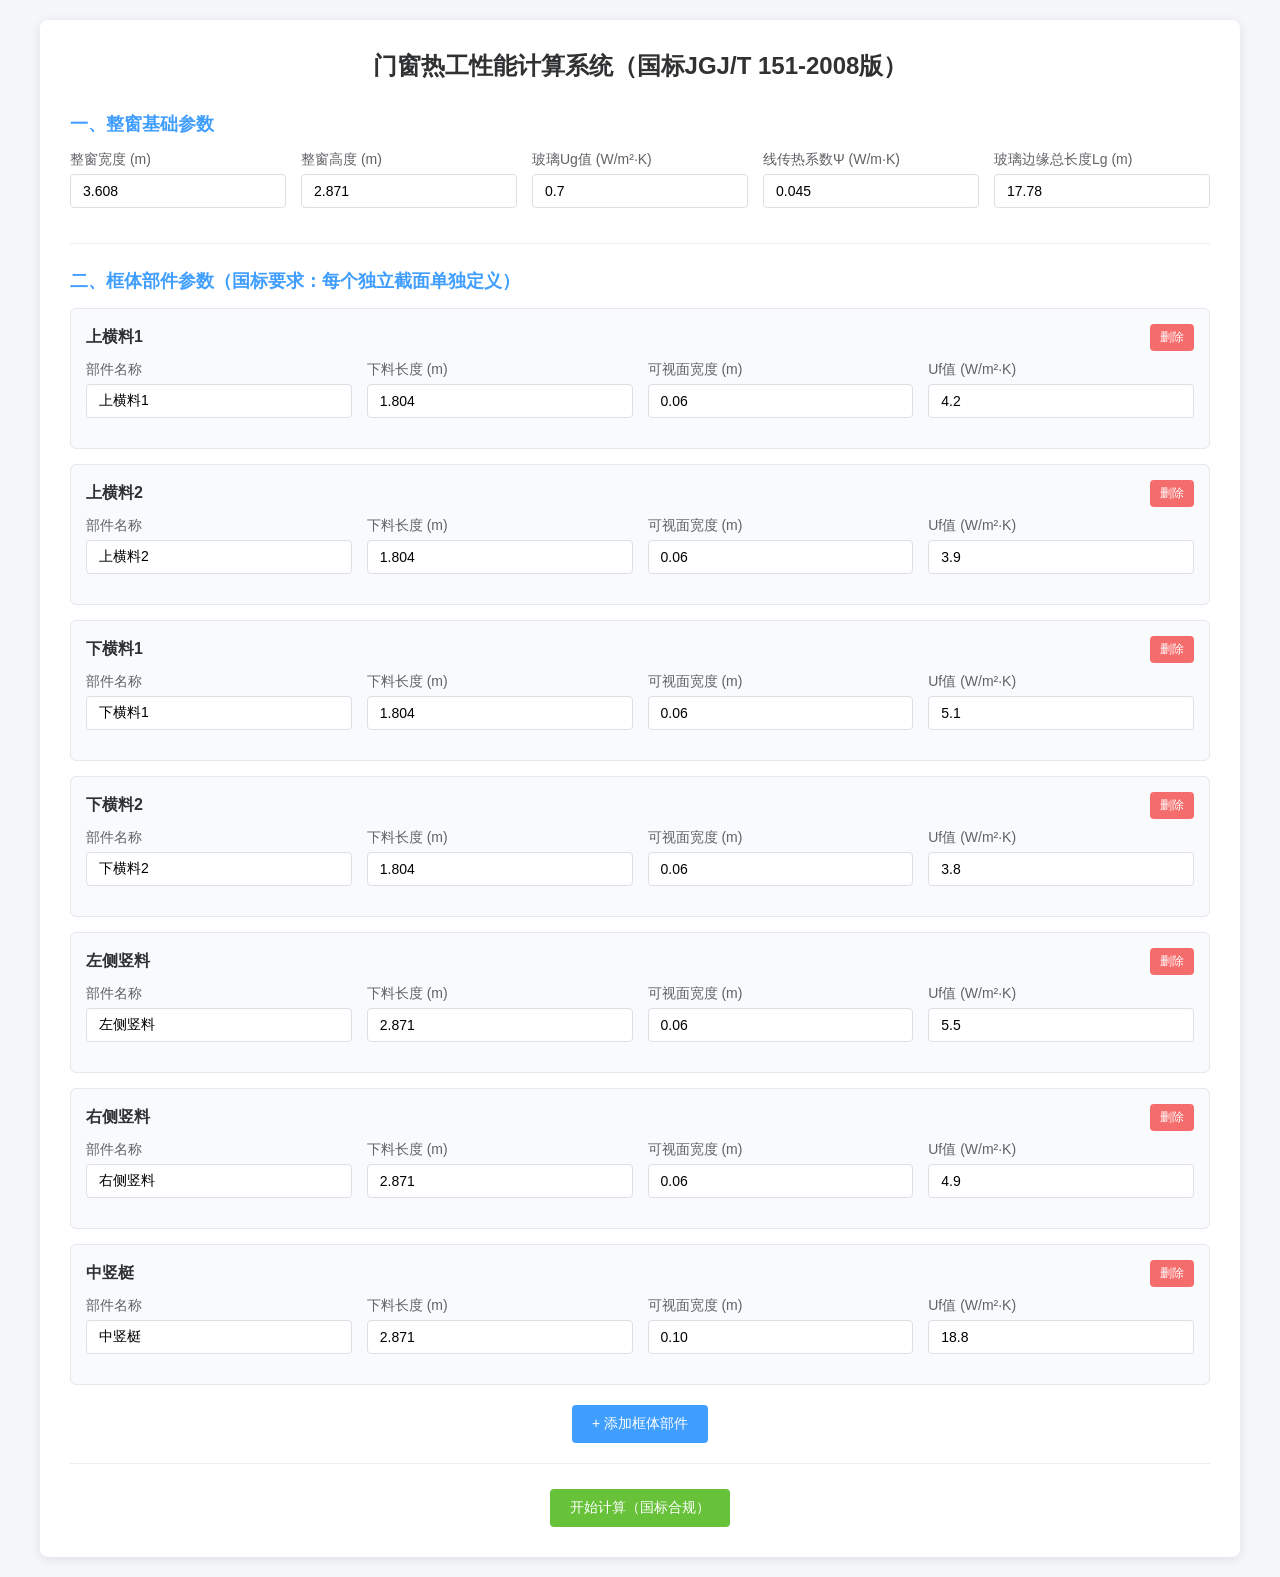
==== index.html @ ae09d1d3 "Convert to pure frontend - no backend needed" ====
<!DOCTYPE html>
<html lang="zh-CN">
<head>
    <meta charset="UTF-8">
    <meta name="viewport" content="width=device-width, initial-scale=1.0">
    <title>门窗热工性能计算系统（国标JGJ/T 151-2008版）</title>
    <style>
        * {
            margin: 0;
            padding: 0;
            box-sizing: border-box;
            font-family: "Microsoft YaHei", sans-serif;
        }
        body {
            background-color: #f5f7fa;
            padding: 20px;
        }
        .container {
            max-width: 1200px;
            margin: 0 auto;
            background-color: #fff;
            padding: 30px;
            border-radius: 8px;
            box-shadow: 0 2px 12px rgba(0,0,0,0.1);
        }
        h1 {
            text-align: center;
            color: #303133;
            margin-bottom: 30px;
            font-size: 24px;
        }
        .section {
            margin-bottom: 25px;
            padding-bottom: 20px;
            border-bottom: 1px solid #ebeef5;
        }
        .section-title {
            font-size: 18px;
            font-weight: bold;
            color: #409eff;
            margin-bottom: 15px;
        }
        .form-row {
            display: flex;
            flex-wrap: wrap;
            gap: 15px;
            margin-bottom: 15px;
        }
        .form-group {
            flex: 1;
            min-width: 200px;
        }
        .form-group label {
            display: block;
            margin-bottom: 5px;
            color: #606266;
            font-size: 14px;
        }
        .form-group input {
            width: 100%;
            padding: 8px 12px;
            border: 1px solid #dcdfe6;
            border-radius: 4px;
            font-size: 14px;
            transition: border-color 0.2s;
        }
        .form-group input:focus {
            outline: none;
            border-color: #409eff;
        }
        .frame-component {
            background-color: #f9fafc;
            padding: 15px;
            border-radius: 6px;
            margin-bottom: 15px;
            border: 1px solid #e4e7ed;
        }
        .frame-header {
            display: flex;
            justify-content: space-between;
            align-items: center;
            margin-bottom: 10px;
        }
        .frame-name {
            font-weight: bold;
            color: #303133;
        }
        .btn {
            padding: 10px 20px;
            border: none;
            border-radius: 4px;
            cursor: pointer;
            font-size: 14px;
            transition: all 0.2s;
        }
        .btn-primary {
            background-color: #409eff;
            color: #fff;
        }
        .btn-primary:hover {
            background-color: #66b1ff;
        }
        .btn-success {
            background-color: #67c23a;
            color: #fff;
        }
        .btn-success:hover {
            background-color: #85ce61;
        }
        .btn-danger {
            background-color: #f56c6c;
            color: #fff;
            padding: 5px 10px;
            font-size: 12px;
        }
        .btn-danger:hover {
            background-color: #f78989;
        }
        .btn-group {
            display: flex;
            gap: 15px;
            justify-content: center;
            margin-top: 20px;
        }
        .result-section {
            margin-top: 30px;
            padding: 20px;
            background-color: #f0f9eb;
            border-radius: 6px;
            border: 1px solid #e1f3d8;
        }
        .result-title {
            font-size: 18px;
            font-weight: bold;
            color: #67c23a;
            margin-bottom: 15px;
        }
        .result-item {
            display: flex;
            justify-content: space-between;
            padding: 8px 0;
            border-bottom: 1px solid #e1f3d8;
        }
        .result-item:last-child {
            border-bottom: none;
        }
        .result-label {
            color: #606266;
        }
        .result-value {
            font-weight: bold;
            color: #303133;
        }
        .result-uw {
            font-size: 24px;
            color: #67c23a;
            text-align: center;
            margin-top: 15px;
            padding: 15px;
            background-color: #fff;
            border-radius: 6px;
        }
        .detail-section {
            margin-top: 20px;
            padding: 15px;
            background-color: #fff;
            border-radius: 6px;
            border: 1px solid #ebeef5;
        }
        .detail-title {
            font-size: 16px;
            font-weight: bold;
            color: #409eff;
            margin-bottom: 10px;
        }
        .detail-table {
            width: 100%;
            border-collapse: collapse;
            font-size: 14px;
        }
        .detail-table th, .detail-table td {
            padding: 8px;
            text-align: left;
            border: 1px solid #ebeef5;
        }
        .detail-table th {
            background-color: #f5f7fa;
            color: #606266;
        }
    </style>
</head>
<body>
    <div class="container">
        <h1>门窗热工性能计算系统（国标JGJ/T 151-2008版）</h1>

        <!-- 基础参数 -->
        <div class="section">
            <div class="section-title">一、整窗基础参数</div>
            <div class="form-row">
                <div class="form-group">
                    <label>整窗宽度 (m)</label>
                    <input type="number" id="window_width" step="0.001" value="3.608">
                </div>
                <div class="form-group">
                    <label>整窗高度 (m)</label>
                    <input type="number" id="window_height" step="0.001" value="2.871">
                </div>
                <div class="form-group">
                    <label>玻璃Ug值 (W/m²·K)</label>
                    <input type="number" id="glass_ug" step="0.001" value="0.7">
                </div>
                <div class="form-group">
                    <label>线传热系数Ψ (W/m·K)</label>
                    <input type="number" id="psi" step="0.001" value="0.045">
                </div>
                <div class="form-group">
                    <label>玻璃边缘总长度Lg (m)</label>
                    <input type="number" id="glass_edge_length" step="0.001" value="17.78">
                </div>
            </div>
        </div>

        <!-- 框体部件 -->
        <div class="section">
            <div class="section-title">二、框体部件参数（国标要求：每个独立截面单独定义）</div>
            <div id="frame_components_container">
                <!-- 默认框体部件 -->
                <div class="frame-component" data-index="0">
                    <div class="frame-header">
                        <span class="frame-name">上横料1</span>
                        <button class="btn btn-danger" onclick="removeFrameComponent(this)">删除</button>
                    </div>
                    <div class="form-row">
                        <div class="form-group">
                            <label>部件名称</label>
                            <input type="text" class="frame-name-input" value="上横料1">
                        </div>
                        <div class="form-group">
                            <label>下料长度 (m)</label>
                            <input type="number" class="frame-length" step="0.001" value="1.804">
                        </div>
                        <div class="form-group">
                            <label>可视面宽度 (m)</label>
                            <input type="number" class="frame-visual-width" step="0.001" value="0.06">
                        </div>
                        <div class="form-group">
                            <label>Uf值 (W/m²·K)</label>
                            <input type="number" class="frame-uf" step="0.001" value="4.2">
                        </div>
                    </div>
                </div>

                <div class="frame-component" data-index="1">
                    <div class="frame-header">
                        <span class="frame-name">上横料2</span>
                        <button class="btn btn-danger" onclick="removeFrameComponent(this)">删除</button>
                    </div>
                    <div class="form-row">
                        <div class="form-group">
                            <label>部件名称</label>
                            <input type="text" class="frame-name-input" value="上横料2">
                        </div>
                        <div class="form-group">
                            <label>下料长度 (m)</label>
                            <input type="number" class="frame-length" step="0.001" value="1.804">
                        </div>
                        <div class="form-group">
                            <label>可视面宽度 (m)</label>
                            <input type="number" class="frame-visual-width" step="0.001" value="0.06">
                        </div>
                        <div class="form-group">
                            <label>Uf值 (W/m²·K)</label>
                            <input type="number" class="frame-uf" step="0.001" value="3.9">
                        </div>
                    </div>
                </div>

                <div class="frame-component" data-index="2">
                    <div class="frame-header">
                        <span class="frame-name">下横料1</span>
                        <button class="btn btn-danger" onclick="removeFrameComponent(this)">删除</button>
                    </div>
                    <div class="form-row">
                        <div class="form-group">
                            <label>部件名称</label>
                            <input type="text" class="frame-name-input" value="下横料1">
                        </div>
                        <div class="form-group">
                            <label>下料长度 (m)</label>
                            <input type="number" class="frame-length" step="0.001" value="1.804">
                        </div>
                        <div class="form-group">
                            <label>可视面宽度 (m)</label>
                            <input type="number" class="frame-visual-width" step="0.001" value="0.06">
                        </div>
                        <div class="form-group">
                            <label>Uf值 (W/m²·K)</label>
                            <input type="number" class="frame-uf" step="0.001" value="5.1">
                        </div>
                    </div>
                </div>

                <div class="frame-component" data-index="3">
                    <div class="frame-header">
                        <span class="frame-name">下横料2</span>
                        <button class="btn btn-danger" onclick="removeFrameComponent(this)">删除</button>
                    </div>
                    <div class="form-row">
                        <div class="form-group">
                            <label>部件名称</label>
                            <input type="text" class="frame-name-input" value="下横料2">
                        </div>
                        <div class="form-group">
                            <label>下料长度 (m)</label>
                            <input type="number" class="frame-length" step="0.001" value="1.804">
                        </div>
                        <div class="form-group">
                            <label>可视面宽度 (m)</label>
                            <input type="number" class="frame-visual-width" step="0.001" value="0.06">
                        </div>
                        <div class="form-group">
                            <label>Uf值 (W/m²·K)</label>
                            <input type="number" class="frame-uf" step="0.001" value="3.8">
                        </div>
                    </div>
                </div>

                <div class="frame-component" data-index="4">
                    <div class="frame-header">
                        <span class="frame-name">左侧竖料</span>
                        <button class="btn btn-danger" onclick="removeFrameComponent(this)">删除</button>
                    </div>
                    <div class="form-row">
                        <div class="form-group">
                            <label>部件名称</label>
                            <input type="text" class="frame-name-input" value="左侧竖料">
                        </div>
                        <div class="form-group">
                            <label>下料长度 (m)</label>
                            <input type="number" class="frame-length" step="0.001" value="2.871">
                        </div>
                        <div class="form-group">
                            <label>可视面宽度 (m)</label>
                            <input type="number" class="frame-visual-width" step="0.001" value="0.06">
                        </div>
                        <div class="form-group">
                            <label>Uf值 (W/m²·K)</label>
                            <input type="number" class="frame-uf" step="0.001" value="5.5">
                        </div>
                    </div>
                </div>

                <div class="frame-component" data-index="5">
                    <div class="frame-header">
                        <span class="frame-name">右侧竖料</span>
                        <button class="btn btn-danger" onclick="removeFrameComponent(this)">删除</button>
                    </div>
                    <div class="form-row">
                        <div class="form-group">
                            <label>部件名称</label>
                            <input type="text" class="frame-name-input" value="右侧竖料">
                        </div>
                        <div class="form-group">
                            <label>下料长度 (m)</label>
                            <input type="number" class="frame-length" step="0.001" value="2.871">
                        </div>
                        <div class="form-group">
                            <label>可视面宽度 (m)</label>
                            <input type="number" class="frame-visual-width" step="0.001" value="0.06">
                        </div>
                        <div class="form-group">
                            <label>Uf值 (W/m²·K)</label>
                            <input type="number" class="frame-uf" step="0.001" value="4.9">
                        </div>
                    </div>
                </div>

                <div class="frame-component" data-index="6">
                    <div class="frame-header">
                        <span class="frame-name">中竖梃</span>
                        <button class="btn btn-danger" onclick="removeFrameComponent(this)">删除</button>
                    </div>
                    <div class="form-row">
                        <div class="form-group">
                            <label>部件名称</label>
                            <input type="text" class="frame-name-input" value="中竖梃">
                        </div>
                        <div class="form-group">
                            <label>下料长度 (m)</label>
                            <input type="number" class="frame-length" step="0.001" value="2.871">
                        </div>
                        <div class="form-group">
                            <label>可视面宽度 (m)</label>
                            <input type="number" class="frame-visual-width" step="0.001" value="0.10">
                        </div>
                        <div class="form-group">
                            <label>Uf值 (W/m²·K)</label>
                            <input type="number" class="frame-uf" step="0.001" value="18.8">
                        </div>
                    </div>
                </div>
            </div>
            <div class="btn-group">
                <button class="btn btn-primary" onclick="addFrameComponent()">+ 添加框体部件</button>
            </div>
        </div>

        <!-- 操作按钮 -->
        <div class="btn-group">
            <button class="btn btn-success" onclick="calculateThermal()">开始计算（国标合规）</button>
        </div>

        <!-- 结果展示 -->
        <div id="result_container" class="result-section" style="display: none;">
            <div class="result-title">三、计算结果（国标JGJ/T 151-2008）</div>
            <div class="result-item">
                <span class="result-label">整窗总面积At</span>
                <span class="result-value" id="res_total_area">-</span>
            </div>
            <div class="result-item">
                <span class="result-label">框体总投影面积Af</span>
                <span class="result-value" id="res_frame_area">-</span>
            </div>
            <div class="result-item">
                <span class="result-label">玻璃净面积Ag</span>
                <span class="result-value" id="res_glass_area">-</span>
            </div>
            <div class="result-item">
                <span class="result-label">框体总传热量Σ(Af×Uf)</span>
                <span class="result-value" id="res_frame_heat">-</span>
            </div>
            <div class="result-item">
                <span class="result-label">玻璃传热量Ag×Ug</span>
                <span class="result-value" id="res_glass_heat">-</span>
            </div>
            <div class="result-item">
                <span class="result-label">线传热附加量Ψ×Lg</span>
                <span class="result-value" id="res_linear_heat">-</span>
            </div>
            <div class="result-uw">
                最终整窗Uw值：<span id="res_uw">-</span> W/(m²·K)
            </div>

            <!-- 框体部件明细 -->
            <div class="detail-section">
                <div class="detail-title">框体部件计算明细</div>
                <table class="detail-table">
                    <thead>
                        <tr>
                            <th>部件名称</th>
                            <th>面积 (m²)</th>
                            <th>Uf值 (W/m²·K)</th>
                            <th>A×Uf (W/K)</th>
                        </tr>
                    </thead>
                    <tbody id="frame_detail_body">
                    </tbody>
                </table>
            </div>
        </div>
    </div>

    <script>
        let frameIndex = 7;

        // 添加框体部件
        function addFrameComponent() {
            const container = document.getElementById('frame_components_container');
            const newComponent = document.createElement('div');
            newComponent.className = 'frame-component';
            newComponent.dataset.index = frameIndex;
            newComponent.innerHTML = `
                <div class="frame-header">
                    <span class="frame-name">新框体部件${frameIndex}</span>
                    <button class="btn btn-danger" onclick="removeFrameComponent(this)">删除</button>
                </div>
                <div class="form-row">
                    <div class="form-group">
                        <label>部件名称</label>
                        <input type="text" class="frame-name-input" value="新框体部件${frameIndex}">
                    </div>
                    <div class="form-group">
                        <label>下料长度 (m)</label>
                        <input type="number" class="frame-length" step="0.001" value="1.0">
                    </div>
                    <div class="form-group">
                        <label>可视面宽度 (m)</label>
                        <input type="number" class="frame-visual-width" step="0.001" value="0.06">
                    </div>
                    <div class="form-group">
                        <label>Uf值 (W/m²·K)</label>
                        <input type="number" class="frame-uf" step="0.001" value="4.0">
                    </div>
                </div>
            `;
            container.appendChild(newComponent);
            frameIndex++;
        }

        // 删除框体部件
        function removeFrameComponent(btn) {
            const component = btn.closest('.frame-component');
            component.remove();
        }

        // 收集框体部件参数
        function collectFrameComponents() {
            const components = [];
            const componentElements = document.querySelectorAll('.frame-component');
            componentElements.forEach(el => {
                const name = el.querySelector('.frame-name-input').value;
                const length = parseFloat(el.querySelector('.frame-length').value);
                const visualWidth = parseFloat(el.querySelector('.frame-visual-width').value);
                const uf = parseFloat(el.querySelector('.frame-uf').value);
                components.push({
                    name: name,
                    length: length,
                    visual_width: visualWidth,
                    uf: uf
                });
            });
            return components;
        }

        // 计算热工性能 (纯前端计算)
        function calculateThermal() {
            try {
                // 收集基础参数
                const window_width = parseFloat(document.getElementById('window_width').value);
                const window_height = parseFloat(document.getElementById('window_height').value);
                const glass_ug = parseFloat(document.getElementById('glass_ug').value);
                const psi = parseFloat(document.getElementById('psi').value);
                const glass_edge_length = parseFloat(document.getElementById('glass_edge_length').value);
                const frame_components = collectFrameComponents();

                // 国标JGJ/T 151-2008 计算
                const total_area = round(window_width * window_height, 6);
                
                // 计算每个框体部件
                const frame_calc_results = frame_components.map(comp => {
                    const area = round(comp.length * comp.visual_width, 6);
                    const area_uf = round(area * comp.uf, 6);
                    return {
                        name: comp.name,
                        area: area,
                        uf: comp.uf,
                        area_uf: area_uf
                    };
                });

                // 汇总
                const total_frame_area = round(frame_calc_results.reduce((sum, item) => sum + item.area, 0), 6);
                const total_frame_heat = round(frame_calc_results.reduce((sum, item) => sum + item.area_uf, 0), 6);
                const glass_area = round(total_area - total_frame_area, 6);
                const glass_heat = round(glass_area * glass_ug, 6);
                const linear_heat = round(psi * glass_edge_length, 6);
                const total_numerator = round(total_frame_heat + glass_heat + linear_heat, 6);
                const uw = round(total_numerator / total_area, 2);

                // 显示结果
                document.getElementById('result_container').style.display = 'block';
                document.getElementById('res_total_area').textContent = total_area.toFixed(6) + ' ㎡';
                document.getElementById('res_frame_area').textContent = total_frame_area.toFixed(6) + ' ㎡';
                document.getElementById('res_glass_area').textContent = glass_area.toFixed(6) + ' ㎡';
                document.getElementById('res_frame_heat').textContent = total_frame_heat.toFixed(6) + ' W/K';
                document.getElementById('res_glass_heat').textContent = glass_heat.toFixed(6) + ' W/K';
                document.getElementById('res_linear_heat').textContent = linear_heat.toFixed(6) + ' W/K';
                document.getElementById('res_uw').textContent = uw.toFixed(2);

                // 显示框体部件明细
                const detailBody = document.getElementById('frame_detail_body');
                detailBody.innerHTML = '';
                frame_calc_results.forEach(item => {
                    const row = document.createElement('tr');
                    row.innerHTML = `
                        <td>${item.name}</td>
                        <td>${item.area.toFixed(6)}</td>
                        <td>${item.uf.toFixed(3)}</td>
                        <td>${item.area_uf.toFixed(6)}</td>
                    `;
                    detailBody.appendChild(row);
                });

            } catch (error) {
                alert('计算失败：' + error.message);
            }
        }

        // 精度处理
        function round(num, decimals) {
            return Math.round(num * Math.pow(10, decimals)) / Math.pow(10, decimals);
        }
    </script>
</body>
</html>
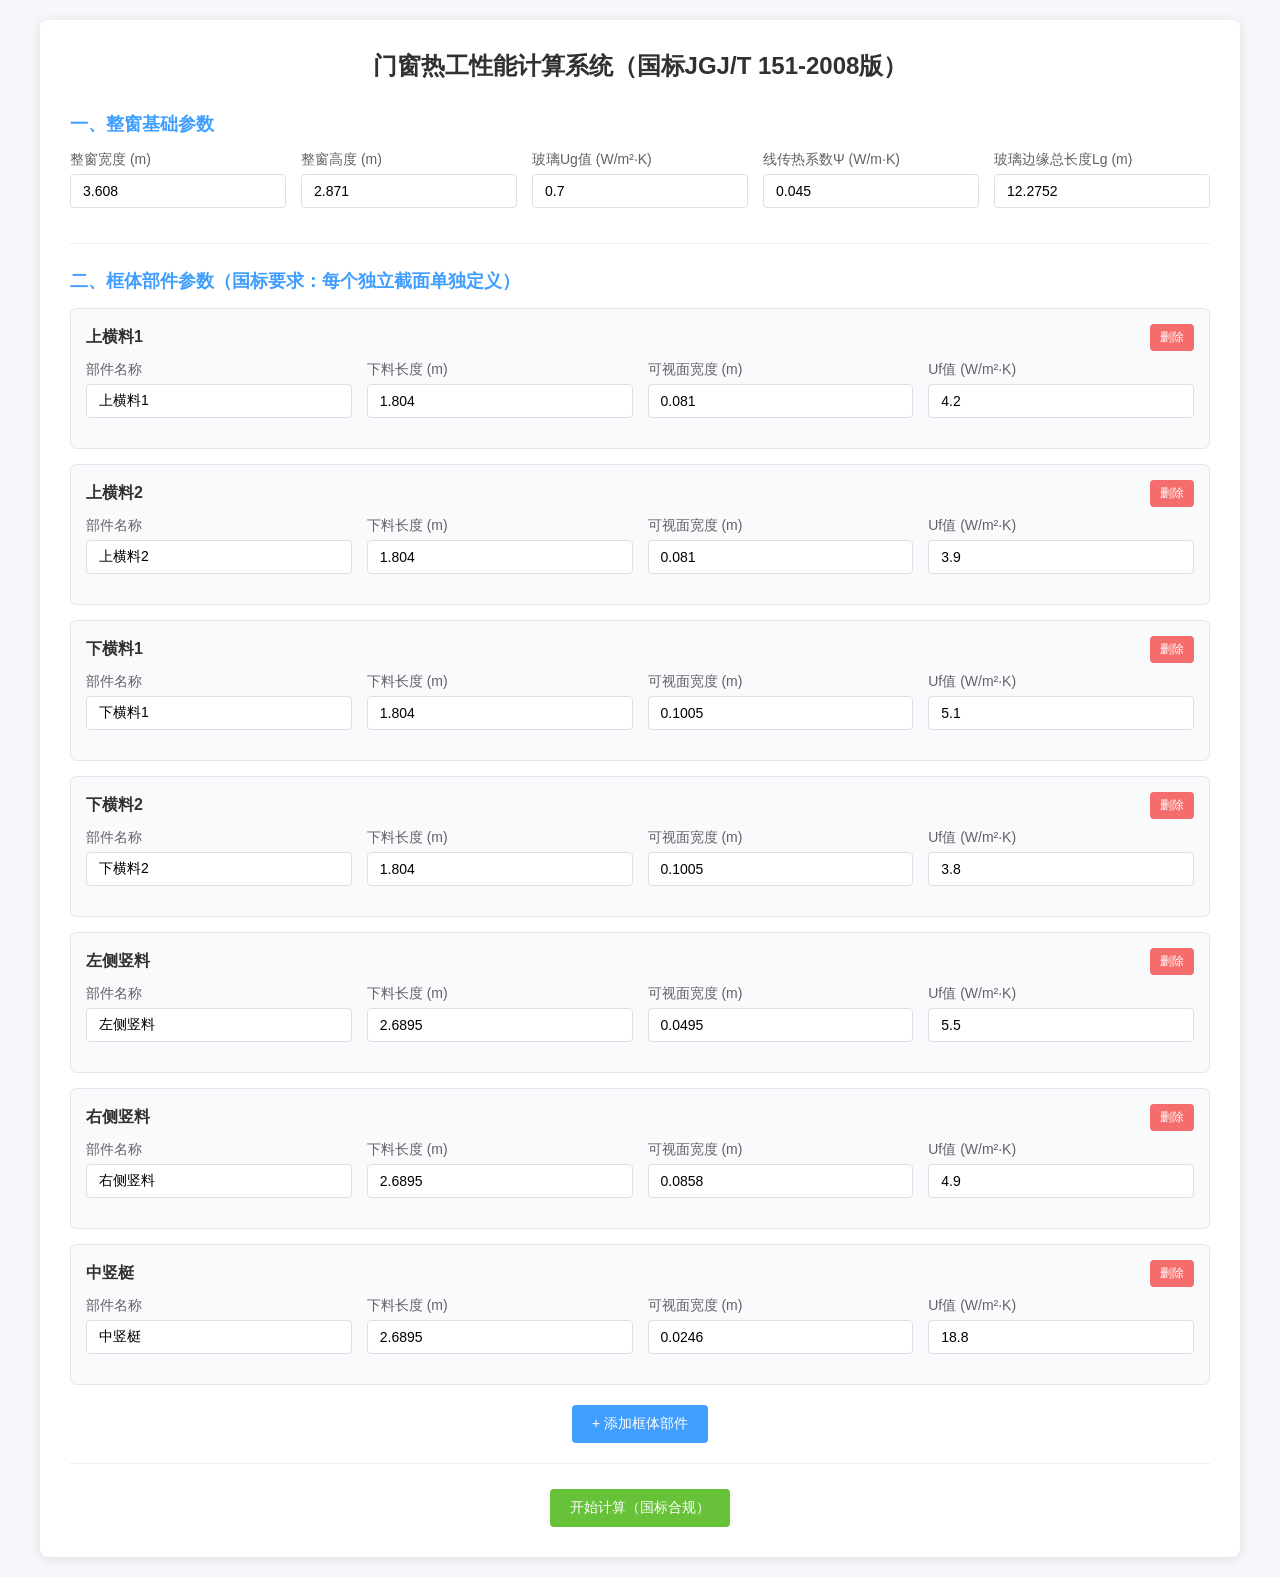
==== commit ddf88296: "Update default values" ====
--- a/index.html
+++ b/index.html
@@ -215,7 +215,7 @@
                 </div>
                 <div class="form-group">
                     <label>玻璃边缘总长度Lg (m)</label>
-                    <input type="number" id="glass_edge_length" step="0.001" value="17.78">
+                    <input type="number" id="glass_edge_length" step="0.001" value="12.2752">
                 </div>
             </div>
         </div>
@@ -241,7 +241,7 @@
                         </div>
                         <div class="form-group">
                             <label>可视面宽度 (m)</label>
-                            <input type="number" class="frame-visual-width" step="0.001" value="0.06">
+                            <input type="number" class="frame-visual-width" step="0.001" value="0.081">
                         </div>
                         <div class="form-group">
                             <label>Uf值 (W/m²·K)</label>
@@ -266,7 +266,7 @@
                         </div>
                         <div class="form-group">
                             <label>可视面宽度 (m)</label>
-                            <input type="number" class="frame-visual-width" step="0.001" value="0.06">
+                            <input type="number" class="frame-visual-width" step="0.001" value="0.081">
                         </div>
                         <div class="form-group">
                             <label>Uf值 (W/m²·K)</label>
@@ -291,7 +291,7 @@
                         </div>
                         <div class="form-group">
                             <label>可视面宽度 (m)</label>
-                            <input type="number" class="frame-visual-width" step="0.001" value="0.06">
+                            <input type="number" class="frame-visual-width" step="0.001" value="0.1005">
                         </div>
                         <div class="form-group">
                             <label>Uf值 (W/m²·K)</label>
@@ -316,7 +316,7 @@
                         </div>
                         <div class="form-group">
                             <label>可视面宽度 (m)</label>
-                            <input type="number" class="frame-visual-width" step="0.001" value="0.06">
+                            <input type="number" class="frame-visual-width" step="0.001" value="0.1005">
                         </div>
                         <div class="form-group">
                             <label>Uf值 (W/m²·K)</label>
@@ -337,11 +337,11 @@
                         </div>
                         <div class="form-group">
                             <label>下料长度 (m)</label>
-                            <input type="number" class="frame-length" step="0.001" value="2.871">
-                        </div>
-                        <div class="form-group">
-                            <label>可视面宽度 (m)</label>
-                            <input type="number" class="frame-visual-width" step="0.001" value="0.06">
+                            <input type="number" class="frame-length" step="0.001" value="2.6895">
+                        </div>
+                        <div class="form-group">
+                            <label>可视面宽度 (m)</label>
+                            <input type="number" class="frame-visual-width" step="0.001" value="0.0495">
                         </div>
                         <div class="form-group">
                             <label>Uf值 (W/m²·K)</label>
@@ -362,11 +362,11 @@
                         </div>
                         <div class="form-group">
                             <label>下料长度 (m)</label>
-                            <input type="number" class="frame-length" step="0.001" value="2.871">
-                        </div>
-                        <div class="form-group">
-                            <label>可视面宽度 (m)</label>
-                            <input type="number" class="frame-visual-width" step="0.001" value="0.06">
+                            <input type="number" class="frame-length" step="0.001" value="2.6895">
+                        </div>
+                        <div class="form-group">
+                            <label>可视面宽度 (m)</label>
+                            <input type="number" class="frame-visual-width" step="0.001" value="0.0858">
                         </div>
                         <div class="form-group">
                             <label>Uf值 (W/m²·K)</label>
@@ -387,11 +387,11 @@
                         </div>
                         <div class="form-group">
                             <label>下料长度 (m)</label>
-                            <input type="number" class="frame-length" step="0.001" value="2.871">
-                        </div>
-                        <div class="form-group">
-                            <label>可视面宽度 (m)</label>
-                            <input type="number" class="frame-visual-width" step="0.001" value="0.10">
+                            <input type="number" class="frame-length" step="0.001" value="2.6895">
+                        </div>
+                        <div class="form-group">
+                            <label>可视面宽度 (m)</label>
+                            <input type="number" class="frame-visual-width" step="0.001" value="0.0246">
                         </div>
                         <div class="form-group">
                             <label>Uf值 (W/m²·K)</label>
